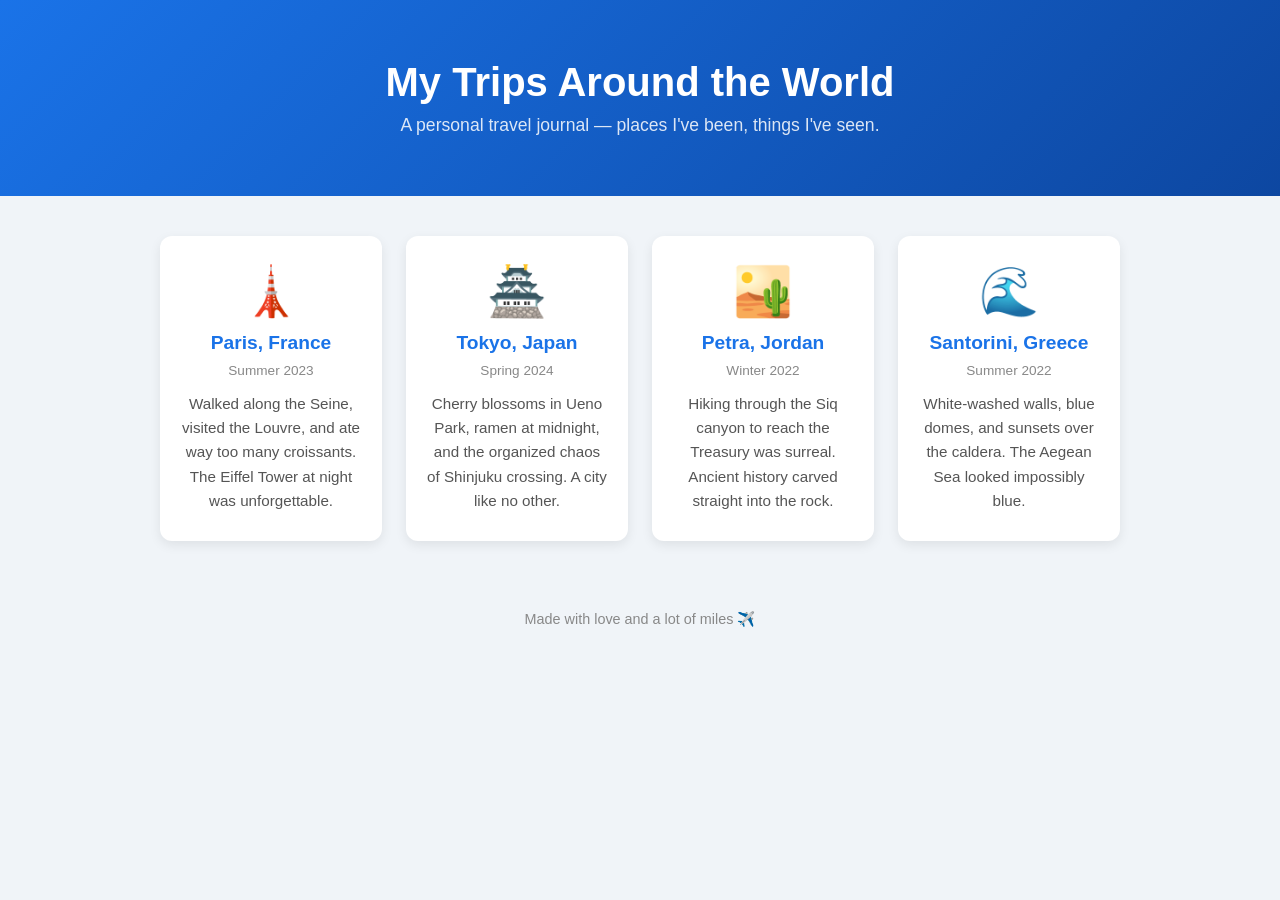
==== index.html @ 8b341bcb "Add travel website" ====
<!DOCTYPE html>
<html lang="en">
<head>
  <meta charset="UTF-8" />
  <meta name="viewport" content="width=device-width, initial-scale=1.0" />
  <title>My Trips Around the World</title>
  <link rel="stylesheet" href="style.css" />
</head>
<body>

  <header>
    <h1>My Trips Around the World</h1>
    <p>A personal travel journal — places I've been, things I've seen.</p>
  </header>

  <main>
    <div class="trips-grid">

      <div class="trip-card">
        <div class="trip-emoji">🗼</div>
        <h2>Paris, France</h2>
        <p class="date">Summer 2023</p>
        <p>Walked along the Seine, visited the Louvre, and ate way too many croissants. The Eiffel Tower at night was unforgettable.</p>
      </div>

      <div class="trip-card">
        <div class="trip-emoji">🏯</div>
        <h2>Tokyo, Japan</h2>
        <p class="date">Spring 2024</p>
        <p>Cherry blossoms in Ueno Park, ramen at midnight, and the organized chaos of Shinjuku crossing. A city like no other.</p>
      </div>

      <div class="trip-card">
        <div class="trip-emoji">🏜️</div>
        <h2>Petra, Jordan</h2>
        <p class="date">Winter 2022</p>
        <p>Hiking through the Siq canyon to reach the Treasury was surreal. Ancient history carved straight into the rock.</p>
      </div>

      <div class="trip-card">
        <div class="trip-emoji">🌊</div>
        <h2>Santorini, Greece</h2>
        <p class="date">Summer 2022</p>
        <p>White-washed walls, blue domes, and sunsets over the caldera. The Aegean Sea looked impossibly blue.</p>
      </div>

    </div>
  </main>

  <footer>
    <p>Made with love and a lot of miles ✈️</p>
  </footer>

</body>
</html>
---- style.css ----
* {
  margin: 0;
  padding: 0;
  box-sizing: border-box;
}

body {
  font-family: 'Segoe UI', sans-serif;
  background-color: #f0f4f8;
  color: #333;
}

header {
  background: linear-gradient(135deg, #1a73e8, #0d47a1);
  color: white;
  text-align: center;
  padding: 60px 20px;
}

header h1 {
  font-size: 2.5rem;
  margin-bottom: 10px;
}

header p {
  font-size: 1.1rem;
  opacity: 0.85;
}

main {
  max-width: 1000px;
  margin: 40px auto;
  padding: 0 20px;
}

.trips-grid {
  display: grid;
  grid-template-columns: repeat(auto-fit, minmax(220px, 1fr));
  gap: 24px;
}

.trip-card {
  background: white;
  border-radius: 12px;
  padding: 28px 20px;
  text-align: center;
  box-shadow: 0 4px 12px rgba(0, 0, 0, 0.08);
  transition: transform 0.2s;
}

.trip-card:hover {
  transform: translateY(-4px);
}

.trip-emoji {
  font-size: 3rem;
  margin-bottom: 12px;
}

.trip-card h2 {
  font-size: 1.2rem;
  margin-bottom: 6px;
  color: #1a73e8;
}

.trip-card .date {
  font-size: 0.85rem;
  color: #888;
  margin-bottom: 10px;
}

.trip-card p {
  font-size: 0.95rem;
  line-height: 1.6;
  color: #555;
}

footer {
  text-align: center;
  padding: 30px;
  color: #888;
  font-size: 0.9rem;
}
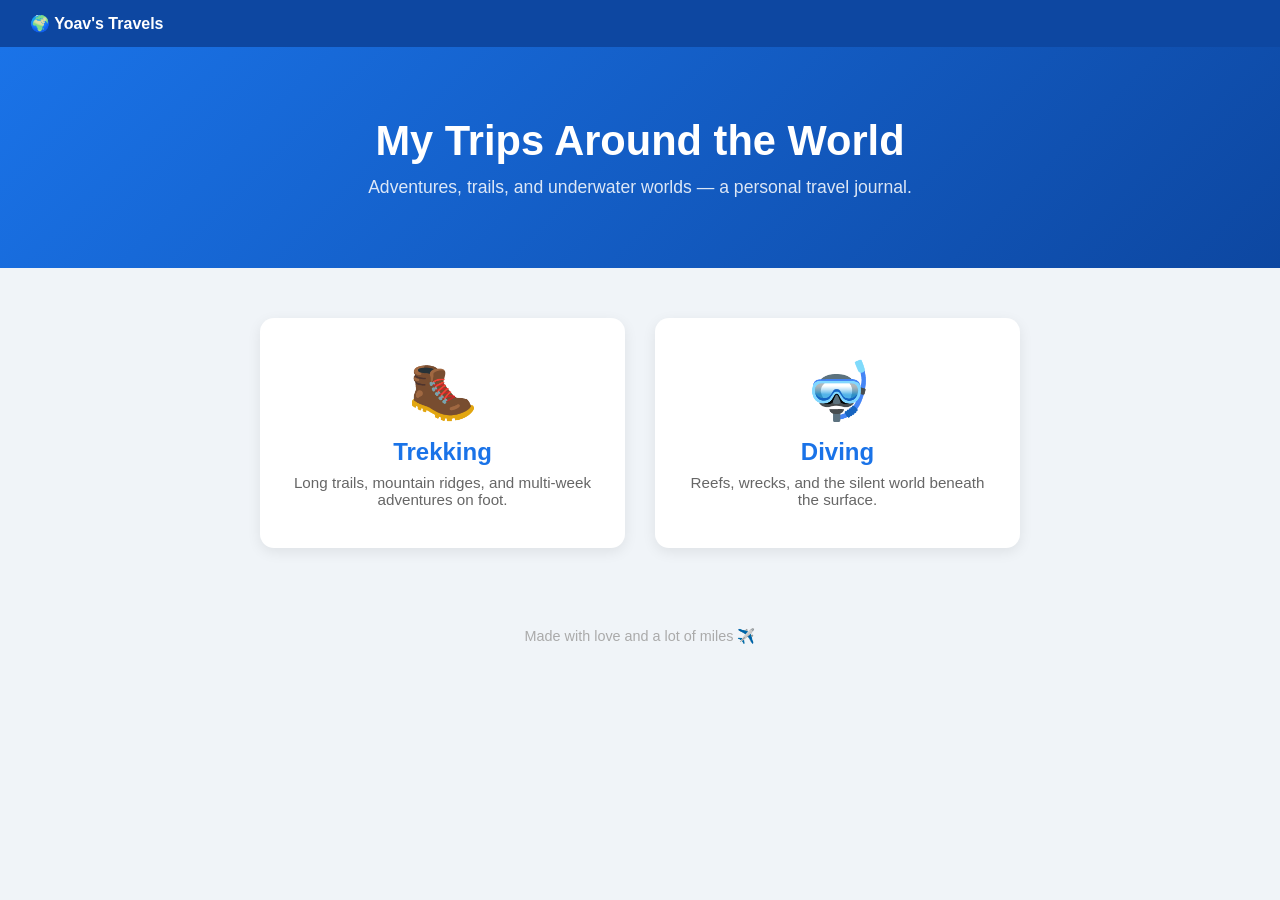
==== commit 28e87700: "Restructure site with trekking trips" ====
--- a/index.html
+++ b/index.html
@@ -8,44 +8,27 @@
 </head>
 <body>
 
+  <nav>
+    <a href="index.html" class="nav-home">🌍 Yoav's Travels</a>
+  </nav>
+
   <header>
     <h1>My Trips Around the World</h1>
-    <p>A personal travel journal — places I've been, things I've seen.</p>
+    <p>Adventures, trails, and underwater worlds — a personal travel journal.</p>
   </header>
 
-  <main>
-    <div class="trips-grid">
-
-      <div class="trip-card">
-        <div class="trip-emoji">🗼</div>
-        <h2>Paris, France</h2>
-        <p class="date">Summer 2023</p>
-        <p>Walked along the Seine, visited the Louvre, and ate way too many croissants. The Eiffel Tower at night was unforgettable.</p>
-      </div>
-
-      <div class="trip-card">
-        <div class="trip-emoji">🏯</div>
-        <h2>Tokyo, Japan</h2>
-        <p class="date">Spring 2024</p>
-        <p>Cherry blossoms in Ueno Park, ramen at midnight, and the organized chaos of Shinjuku crossing. A city like no other.</p>
-      </div>
-
-      <div class="trip-card">
-        <div class="trip-emoji">🏜️</div>
-        <h2>Petra, Jordan</h2>
-        <p class="date">Winter 2022</p>
-        <p>Hiking through the Siq canyon to reach the Treasury was surreal. Ancient history carved straight into the rock.</p>
-      </div>
-
-      <div class="trip-card">
-        <div class="trip-emoji">🌊</div>
-        <h2>Santorini, Greece</h2>
-        <p class="date">Summer 2022</p>
-        <p>White-washed walls, blue domes, and sunsets over the caldera. The Aegean Sea looked impossibly blue.</p>
-      </div>
-
-    </div>
-  </main>
+  <div class="categories">
+    <a href="trekking.html" class="category-card">
+      <div class="cat-emoji">🥾</div>
+      <h2>Trekking</h2>
+      <p>Long trails, mountain ridges, and multi-week adventures on foot.</p>
+    </a>
+    <a href="diving.html" class="category-card">
+      <div class="cat-emoji">🤿</div>
+      <h2>Diving</h2>
+      <p>Reefs, wrecks, and the silent world beneath the surface.</p>
+    </a>
+  </div>
 
   <footer>
     <p>Made with love and a lot of miles ✈️</p>
--- a/style.css
+++ b/style.css
@@ -10,27 +10,81 @@
   color: #333;
 }
 
+/* NAV */
+nav {
+  background: #0d47a1;
+  padding: 14px 30px;
+  display: flex;
+  align-items: center;
+  gap: 24px;
+}
+
+nav a {
+  color: white;
+  text-decoration: none;
+  font-size: 0.95rem;
+  opacity: 0.85;
+  transition: opacity 0.2s;
+}
+
+nav a:hover { opacity: 1; }
+nav a.nav-home { font-weight: bold; font-size: 1rem; opacity: 1; }
+
+/* HEADER */
 header {
   background: linear-gradient(135deg, #1a73e8, #0d47a1);
   color: white;
   text-align: center;
-  padding: 60px 20px;
+  padding: 70px 20px;
 }
 
-header h1 {
-  font-size: 2.5rem;
-  margin-bottom: 10px;
+header h1 { font-size: 2.6rem; margin-bottom: 12px; }
+header p  { font-size: 1.1rem; opacity: 0.85; }
+
+/* CATEGORY CARDS (home page) */
+.categories {
+  display: flex;
+  justify-content: center;
+  gap: 30px;
+  max-width: 800px;
+  margin: 50px auto;
+  padding: 0 20px;
+  flex-wrap: wrap;
 }
 
-header p {
-  font-size: 1.1rem;
-  opacity: 0.85;
+.category-card {
+  background: white;
+  border-radius: 14px;
+  padding: 40px 30px;
+  text-align: center;
+  text-decoration: none;
+  color: #333;
+  flex: 1;
+  min-width: 220px;
+  box-shadow: 0 4px 14px rgba(0,0,0,0.08);
+  transition: transform 0.2s, box-shadow 0.2s;
 }
 
+.category-card:hover {
+  transform: translateY(-5px);
+  box-shadow: 0 8px 24px rgba(0,0,0,0.13);
+}
+
+.category-card .cat-emoji { font-size: 3.5rem; margin-bottom: 14px; }
+.category-card h2 { font-size: 1.5rem; color: #1a73e8; margin-bottom: 8px; }
+.category-card p  { font-size: 0.95rem; color: #666; }
+
+/* TRIPS GRID (category page) */
 main {
   max-width: 1000px;
   margin: 40px auto;
   padding: 0 20px;
+}
+
+.section-title {
+  font-size: 1.8rem;
+  color: #0d47a1;
+  margin-bottom: 28px;
 }
 
 .trips-grid {
@@ -44,40 +98,85 @@
   border-radius: 12px;
   padding: 28px 20px;
   text-align: center;
-  box-shadow: 0 4px 12px rgba(0, 0, 0, 0.08);
+  text-decoration: none;
+  color: #333;
+  box-shadow: 0 4px 12px rgba(0,0,0,0.08);
   transition: transform 0.2s;
+  display: block;
 }
 
-.trip-card:hover {
-  transform: translateY(-4px);
+.trip-card:hover { transform: translateY(-4px); }
+.trip-card .trip-emoji { font-size: 3rem; margin-bottom: 12px; }
+.trip-card h2 { font-size: 1.2rem; margin-bottom: 6px; color: #1a73e8; }
+.trip-card .date { font-size: 0.85rem; color: #888; margin-bottom: 10px; }
+.trip-card p { font-size: 0.95rem; line-height: 1.6; color: #555; }
+
+/* TRIP DETAIL PAGE */
+.trip-detail {
+  max-width: 750px;
+  margin: 50px auto;
+  padding: 0 20px;
 }
 
-.trip-emoji {
-  font-size: 3rem;
-  margin-bottom: 12px;
+.trip-detail .trip-hero {
+  text-align: center;
+  margin-bottom: 36px;
 }
 
-.trip-card h2 {
-  font-size: 1.2rem;
-  margin-bottom: 6px;
-  color: #1a73e8;
+.trip-detail .trip-hero .trip-emoji { font-size: 5rem; }
+.trip-detail .trip-hero h1 { font-size: 2rem; color: #0d47a1; margin: 12px 0 6px; }
+.trip-detail .trip-hero .date { font-size: 1rem; color: #888; }
+
+.trip-detail .info-box {
+  background: white;
+  border-radius: 12px;
+  padding: 24px 28px;
+  margin-bottom: 24px;
+  box-shadow: 0 4px 12px rgba(0,0,0,0.07);
 }
 
-.trip-card .date {
-  font-size: 0.85rem;
-  color: #888;
+.trip-detail .info-box h3 {
+  font-size: 1rem;
+  text-transform: uppercase;
+  letter-spacing: 0.05em;
+  color: #1a73e8;
   margin-bottom: 10px;
 }
 
-.trip-card p {
-  font-size: 0.95rem;
-  line-height: 1.6;
-  color: #555;
+.trip-detail .info-box p,
+.trip-detail .info-box ul {
+  font-size: 0.97rem;
+  line-height: 1.75;
+  color: #444;
 }
 
+.trip-detail .info-box ul { padding-left: 20px; }
+
+.back-link {
+  display: inline-block;
+  margin-top: 30px;
+  color: #1a73e8;
+  text-decoration: none;
+  font-size: 0.95rem;
+}
+
+.back-link:hover { text-decoration: underline; }
+
+/* COMING SOON */
+.coming-soon {
+  text-align: center;
+  margin: 80px auto;
+  color: #888;
+}
+
+.coming-soon .big-emoji { font-size: 4rem; margin-bottom: 16px; }
+.coming-soon h2 { font-size: 1.5rem; color: #555; }
+
+/* FOOTER */
 footer {
   text-align: center;
   padding: 30px;
-  color: #888;
+  color: #aaa;
   font-size: 0.9rem;
+  margin-top: 40px;
 }
